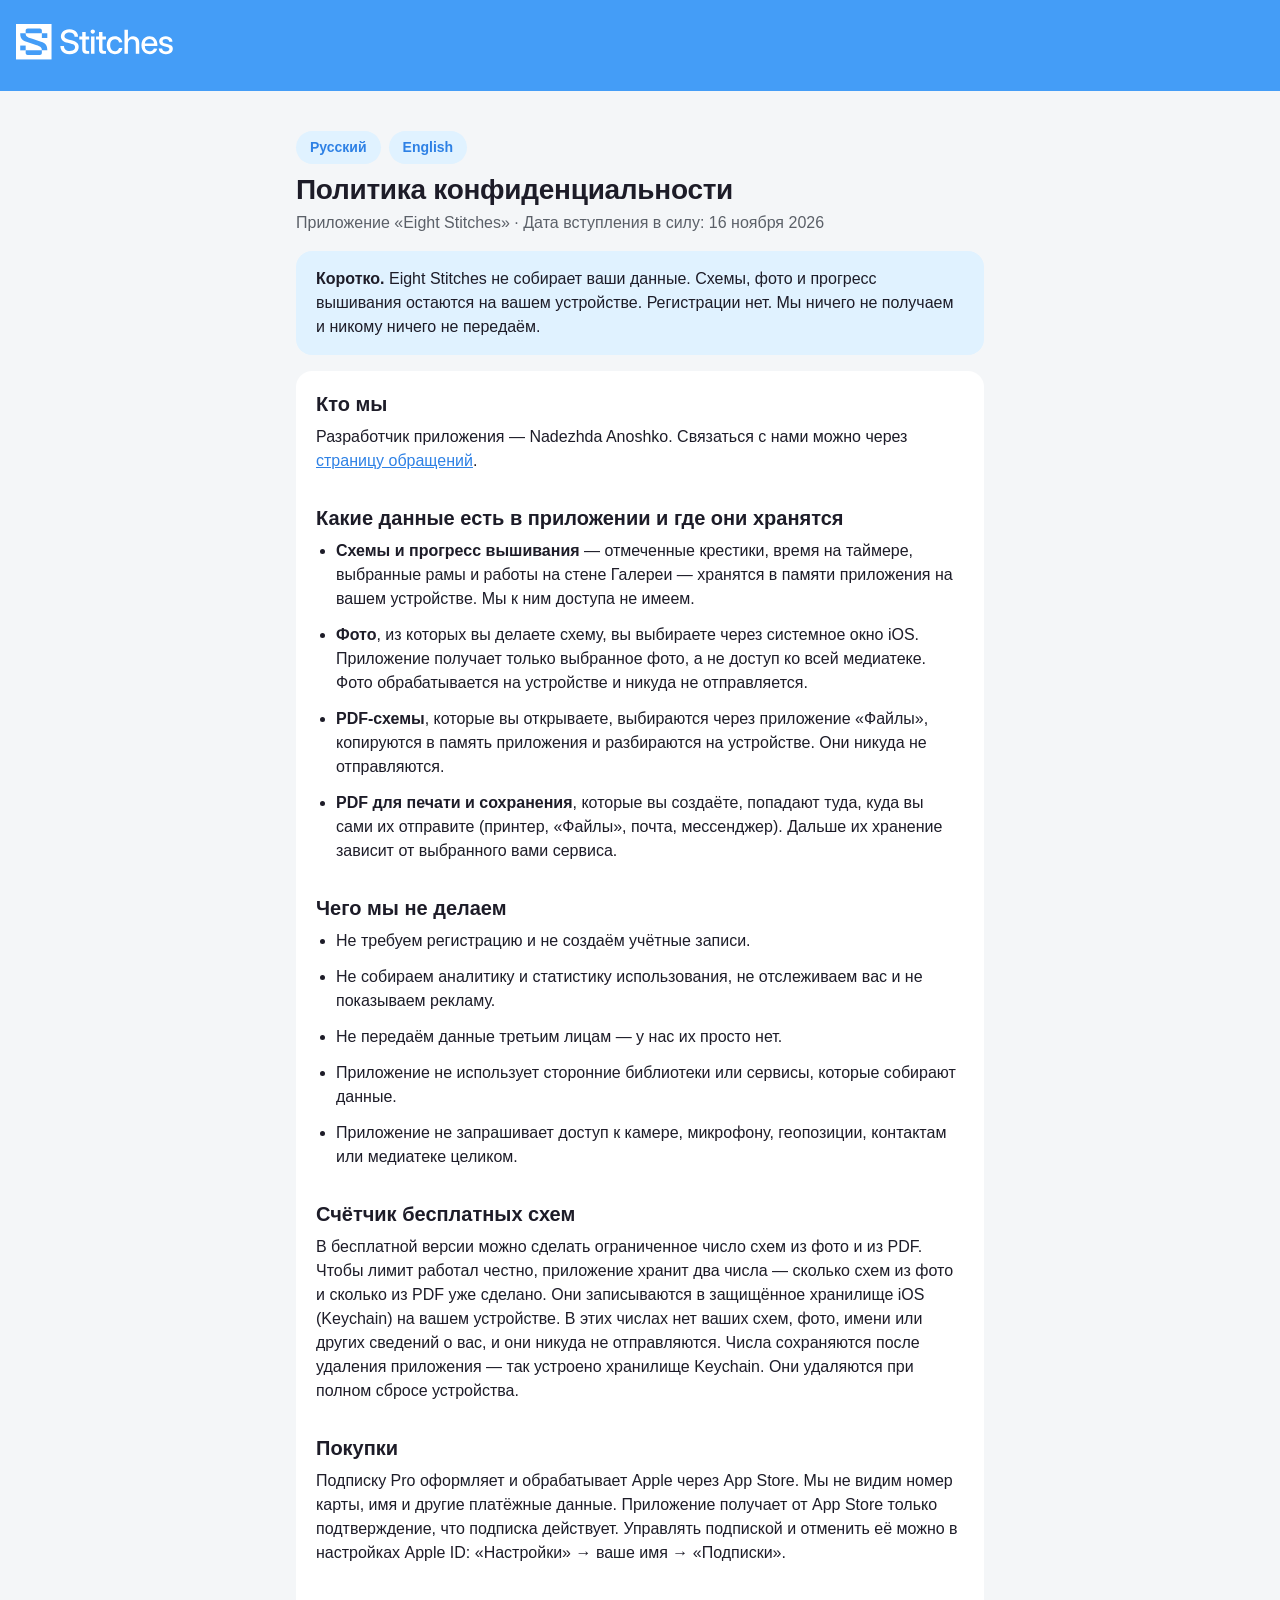
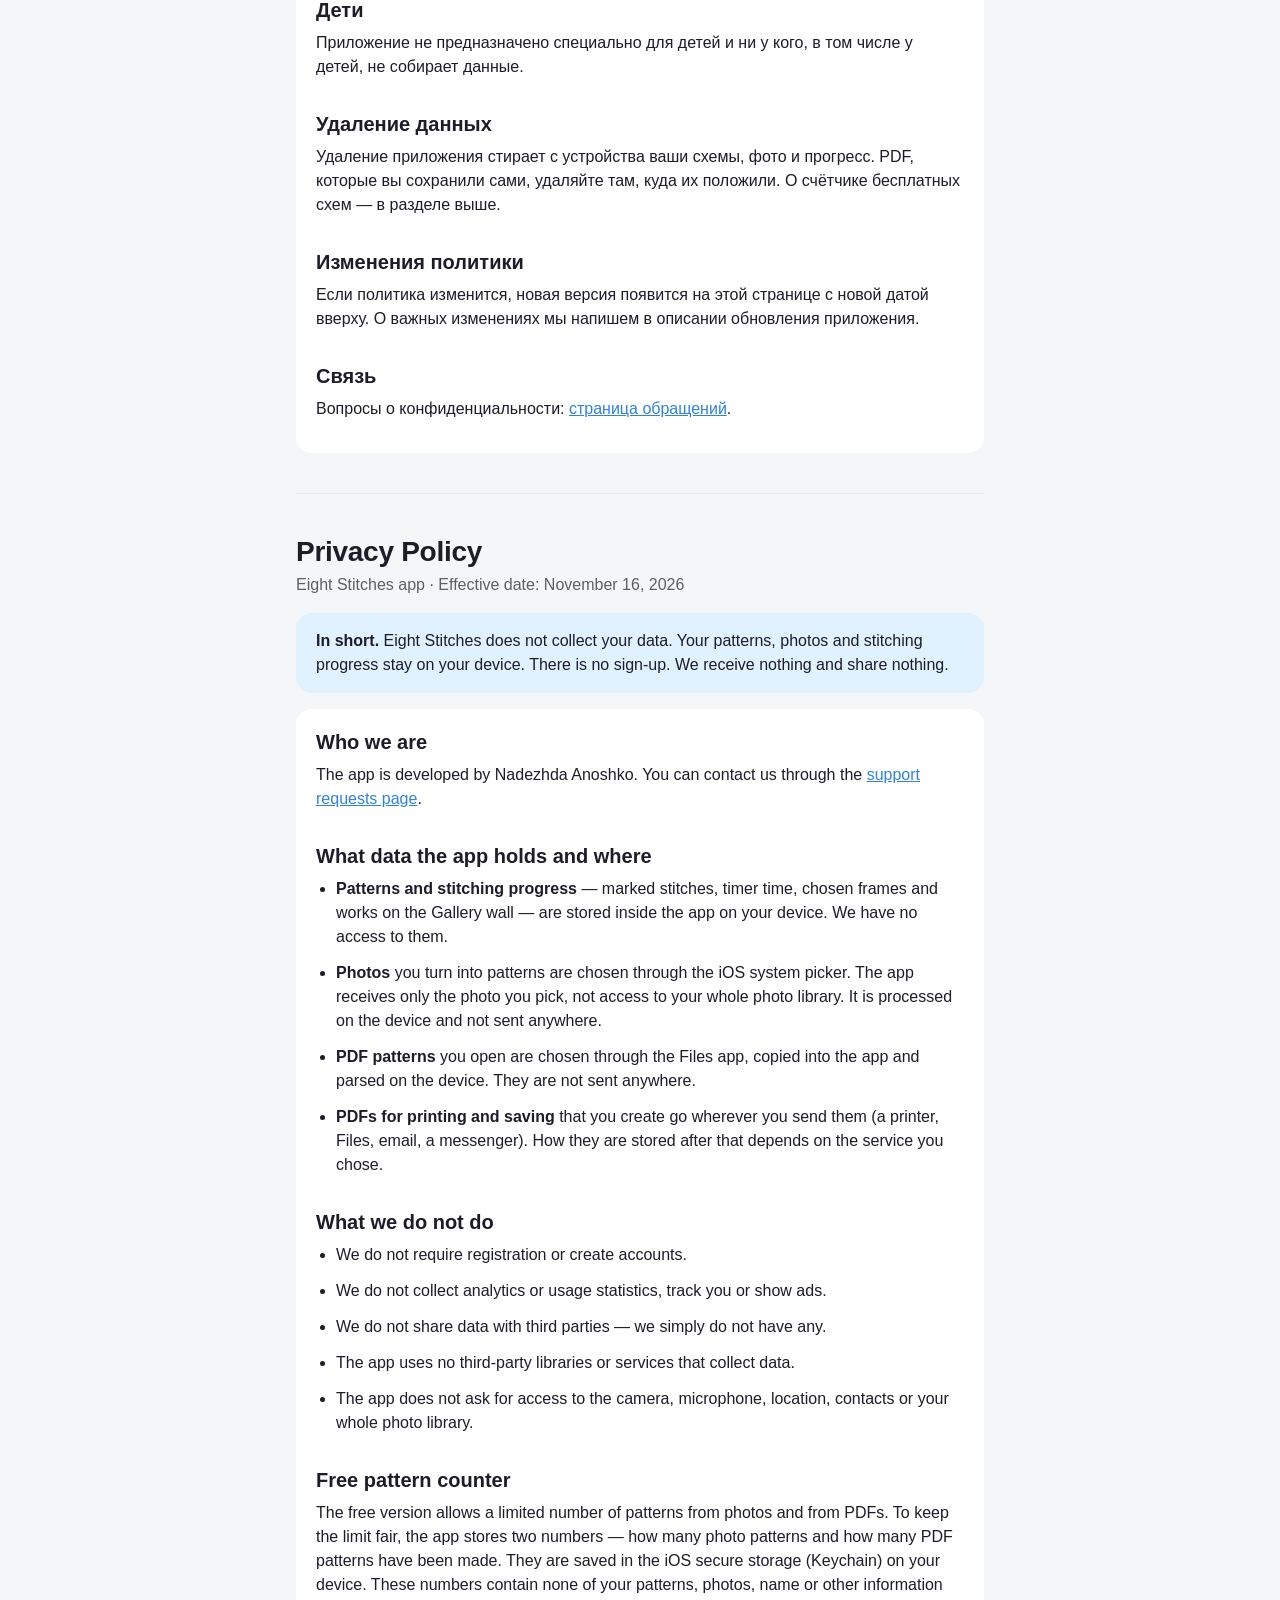
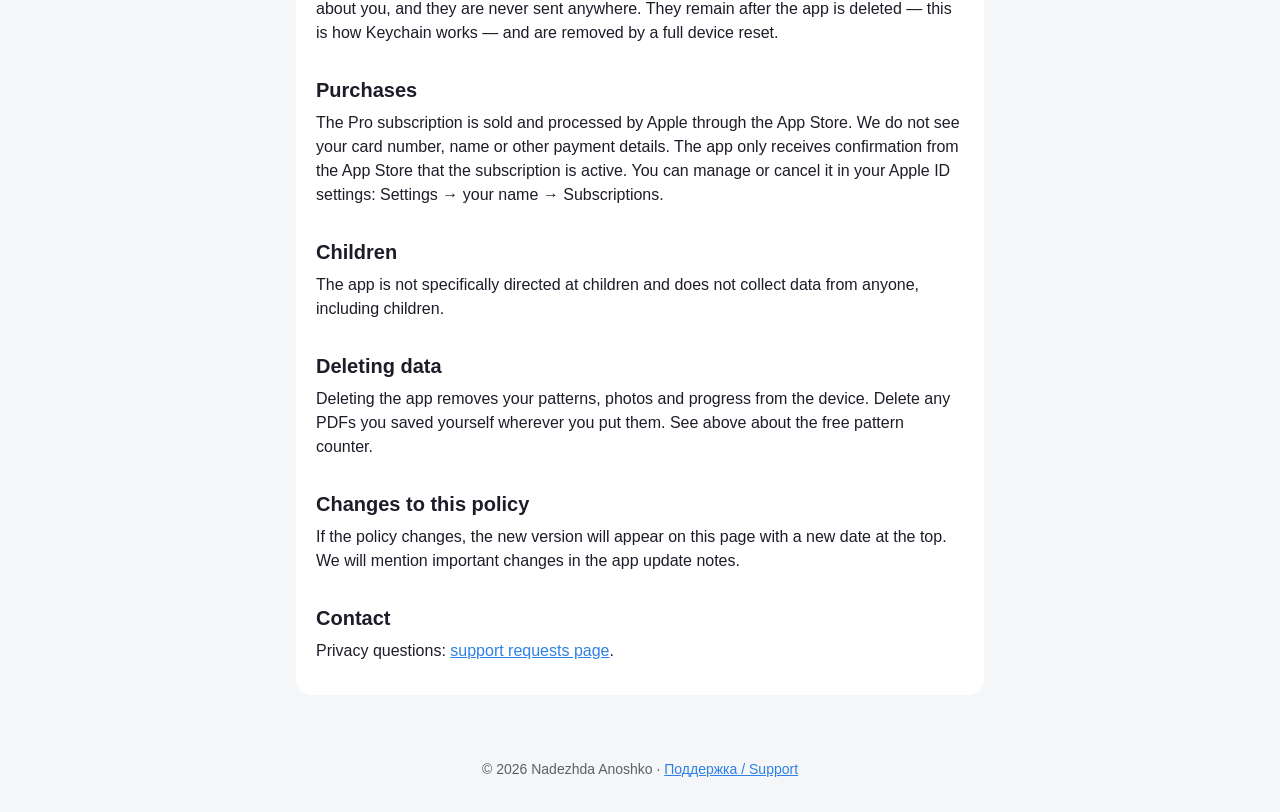
==== privacy/index.html @ f78f287f "Политика конфиденциальности и поддержка Eight Stitches Co-Authored-By: Claude Opus 5.5 <noreply@anth" ====
<!doctype html>
<html lang="ru">
<head>
<meta charset="utf-8">
<meta name="viewport" content="width=device-width, initial-scale=1">
<title>Политика конфиденциальности — Eight Stitches</title>
<meta name="description" content="Политика конфиденциальности приложения Eight Stitches. Privacy Policy of the Eight Stitches app.">
<link rel="stylesheet" href="../style.css">
</head>
<body>
<header class="top"><a href="../"><img src="../logo.svg" alt="Eight Stitches"></a></header>
<main>
<nav class="langs"><a href="#ru" hreflang="ru">Русский</a><a href="#en" hreflang="en">English</a></nav>

<section id="ru" lang="ru">
<h1>Политика конфиденциальности</h1>
<p class="meta">Приложение «Eight Stitches» · Дата вступления в силу: 16 ноября 2026</p>

<div class="lead">
<p><b>Коротко.</b> Eight Stitches не собирает ваши данные. Схемы, фото и прогресс вышивания остаются на вашем устройстве. Регистрации нет. Мы ничего не получаем и никому ничего не передаём.</p>
</div>

<div class="card">
<h2>Кто мы</h2>
<p>Разработчик приложения — Nadezhda Anoshko. Связаться с нами можно через <a href="https://github.com/Ceecheek/eight-stitches/issues">страницу обращений</a>.</p>

<h2>Какие данные есть в приложении и где они хранятся</h2>
<ul>
<li><b>Схемы и прогресс вышивания</b> — отмеченные крестики, время на таймере, выбранные рамы и работы на стене Галереи — хранятся в памяти приложения на вашем устройстве. Мы к ним доступа не имеем.</li>
<li><b>Фото</b>, из которых вы делаете схему, вы выбираете через системное окно iOS. Приложение получает только выбранное фото, а не доступ ко всей медиатеке. Фото обрабатывается на устройстве и никуда не отправляется.</li>
<li><b>PDF-схемы</b>, которые вы открываете, выбираются через приложение «Файлы», копируются в память приложения и разбираются на устройстве. Они никуда не отправляются.</li>
<li><b>PDF для печати и сохранения</b>, которые вы создаёте, попадают туда, куда вы сами их отправите (принтер, «Файлы», почта, мессенджер). Дальше их хранение зависит от выбранного вами сервиса.</li>
</ul>

<h2>Чего мы не делаем</h2>
<ul>
<li>Не требуем регистрацию и не создаём учётные записи.</li>
<li>Не собираем аналитику и статистику использования, не отслеживаем вас и не показываем рекламу.</li>
<li>Не передаём данные третьим лицам — у нас их просто нет.</li>
<li>Приложение не использует сторонние библиотеки или сервисы, которые собирают данные.</li>
<li>Приложение не запрашивает доступ к камере, микрофону, геопозиции, контактам или медиатеке целиком.</li>
</ul>

<h2>Счётчик бесплатных схем</h2>
<p>В бесплатной версии можно сделать ограниченное число схем из фото и из PDF. Чтобы лимит работал честно, приложение хранит два числа — сколько схем из фото и сколько из PDF уже сделано. Они записываются в защищённое хранилище iOS (Keychain) на вашем устройстве. В этих числах нет ваших схем, фото, имени или других сведений о вас, и они никуда не отправляются. Числа сохраняются после удаления приложения — так устроено хранилище Keychain. Они удаляются при полном сбросе устройства.</p>

<h2>Покупки</h2>
<p>Подписку Pro оформляет и обрабатывает Apple через App Store. Мы не видим номер карты, имя и другие платёжные данные. Приложение получает от App Store только подтверждение, что подписка действует. Управлять подпиской и отменить её можно в настройках Apple ID: «Настройки» → ваше имя → «Подписки».</p>

<h2>Дети</h2>
<p>Приложение не предназначено специально для детей и ни у кого, в том числе у детей, не собирает данные.</p>

<h2>Удаление данных</h2>
<p>Удаление приложения стирает с устройства ваши схемы, фото и прогресс. PDF, которые вы сохранили сами, удаляйте там, куда их положили. О счётчике бесплатных схем — в разделе выше.</p>

<h2>Изменения политики</h2>
<p>Если политика изменится, новая версия появится на этой странице с новой датой вверху. О важных изменениях мы напишем в описании обновления приложения.</p>

<h2>Связь</h2>
<p>Вопросы о конфиденциальности: <a href="https://github.com/Ceecheek/eight-stitches/issues">страница обращений</a>.</p>
</div>
</section>

<hr>

<section id="en" lang="en">
<h1>Privacy Policy</h1>
<p class="meta">Eight Stitches app · Effective date: November 16, 2026</p>

<div class="lead">
<p><b>In short.</b> Eight Stitches does not collect your data. Your patterns, photos and stitching progress stay on your device. There is no sign-up. We receive nothing and share nothing.</p>
</div>

<div class="card">
<h2>Who we are</h2>
<p>The app is developed by Nadezhda Anoshko. You can contact us through the <a href="https://github.com/Ceecheek/eight-stitches/issues">support requests page</a>.</p>

<h2>What data the app holds and where</h2>
<ul>
<li><b>Patterns and stitching progress</b> — marked stitches, timer time, chosen frames and works on the Gallery wall — are stored inside the app on your device. We have no access to them.</li>
<li><b>Photos</b> you turn into patterns are chosen through the iOS system picker. The app receives only the photo you pick, not access to your whole photo library. It is processed on the device and not sent anywhere.</li>
<li><b>PDF patterns</b> you open are chosen through the Files app, copied into the app and parsed on the device. They are not sent anywhere.</li>
<li><b>PDFs for printing and saving</b> that you create go wherever you send them (a printer, Files, email, a messenger). How they are stored after that depends on the service you chose.</li>
</ul>

<h2>What we do not do</h2>
<ul>
<li>We do not require registration or create accounts.</li>
<li>We do not collect analytics or usage statistics, track you or show ads.</li>
<li>We do not share data with third parties — we simply do not have any.</li>
<li>The app uses no third-party libraries or services that collect data.</li>
<li>The app does not ask for access to the camera, microphone, location, contacts or your whole photo library.</li>
</ul>

<h2>Free pattern counter</h2>
<p>The free version allows a limited number of patterns from photos and from PDFs. To keep the limit fair, the app stores two numbers — how many photo patterns and how many PDF patterns have been made. They are saved in the iOS secure storage (Keychain) on your device. These numbers contain none of your patterns, photos, name or other information about you, and they are never sent anywhere. They remain after the app is deleted — this is how Keychain works — and are removed by a full device reset.</p>

<h2>Purchases</h2>
<p>The Pro subscription is sold and processed by Apple through the App Store. We do not see your card number, name or other payment details. The app only receives confirmation from the App Store that the subscription is active. You can manage or cancel it in your Apple ID settings: Settings → your name → Subscriptions.</p>

<h2>Children</h2>
<p>The app is not specifically directed at children and does not collect data from anyone, including children.</p>

<h2>Deleting data</h2>
<p>Deleting the app removes your patterns, photos and progress from the device. Delete any PDFs you saved yourself wherever you put them. See above about the free pattern counter.</p>

<h2>Changes to this policy</h2>
<p>If the policy changes, the new version will appear on this page with a new date at the top. We will mention important changes in the app update notes.</p>

<h2>Contact</h2>
<p>Privacy questions: <a href="https://github.com/Ceecheek/eight-stitches/issues">support requests page</a>.</p>
</div>
</section>
</main>
<footer>© 2026 Nadezhda Anoshko · <a href="../support/">Поддержка / Support</a></footer>
</body>
</html>
---- style.css ----
/* Цвета — токены приложения Eight Stitches (Krestik/Design/Tokens.swift). */
:root {
  --bg: #F4F6F8;          /* gray50 */
  --surface: #FFFFFF;
  --line: #E7EBEF;        /* gray100 */
  --text: #1D1C28;        /* gray900 */
  --text-secondary: #5B6068; /* gray500 */
  --brand: #449DF7;       /* blue500 */
  --brand-strong: #2E81E5; /* blue600 */
  --brand-soft: #E0F2FF;  /* blue100 */
  color-scheme: light dark;
}
@media (prefers-color-scheme: dark) {
  :root {
    --bg: #121119;
    --surface: #1D1C28;
    --line: #2C2B38;
    --text: #F4F6F8;
    --text-secondary: #A9AEB5;
    --brand-strong: #7AB6FF;
    --brand-soft: #16263A;
  }
}

* { box-sizing: border-box; }
html { -webkit-text-size-adjust: 100%; }
body {
  margin: 0;
  background: var(--bg);
  color: var(--text);
  font: 16px/1.5 -apple-system, BlinkMacSystemFont, "SF Pro Text", "Inter", "Segoe UI", Roboto, sans-serif;
}

.top {
  background: var(--brand);
  padding: 24px 16px;
}
.top a { display: inline-block; }
.top img { display: block; height: 36px; width: auto; }

main {
  max-width: 720px;
  margin: 0 auto;
  padding: 24px 16px 48px;
}

h1 { font-size: 28px; line-height: 1.25; margin: 8px 0 4px; letter-spacing: -0.01em; }
h2 { font-size: 20px; line-height: 1.3; margin: 32px 0 8px; }
p, li { margin: 0 0 12px; }
ul { padding-left: 20px; margin: 0 0 12px; }
a { color: var(--brand-strong); }

.meta { color: var(--text-secondary); margin-bottom: 16px; }

.langs { display: flex; gap: 8px; margin: 16px 0 8px; }
.langs a {
  text-decoration: none;
  padding: 6px 14px;
  border-radius: 999px;
  background: var(--brand-soft);
  color: var(--brand-strong);
  font-weight: 600;
  font-size: 14px;
}

.card {
  background: var(--surface);
  border-radius: 16px;
  padding: 20px;
  margin: 16px 0;
}
.card h2:first-child { margin-top: 0; }

.lead {
  background: var(--brand-soft);
  border-radius: 16px;
  padding: 16px 20px;
  margin: 16px 0;
}
.lead p:last-child { margin-bottom: 0; }

.links { list-style: none; padding: 0; }
.links li { margin: 0 0 8px; }
.links a {
  display: block;
  background: var(--surface);
  border-radius: 16px;
  padding: 16px 20px;
  text-decoration: none;
  color: var(--text);
  font-weight: 600;
}
.links a span { display: block; font-weight: 400; color: var(--text-secondary); font-size: 14px; }

hr { border: 0; border-top: 1px solid var(--line); margin: 40px 0; }

footer { color: var(--text-secondary); font-size: 14px; text-align: center; padding: 0 16px 32px; }
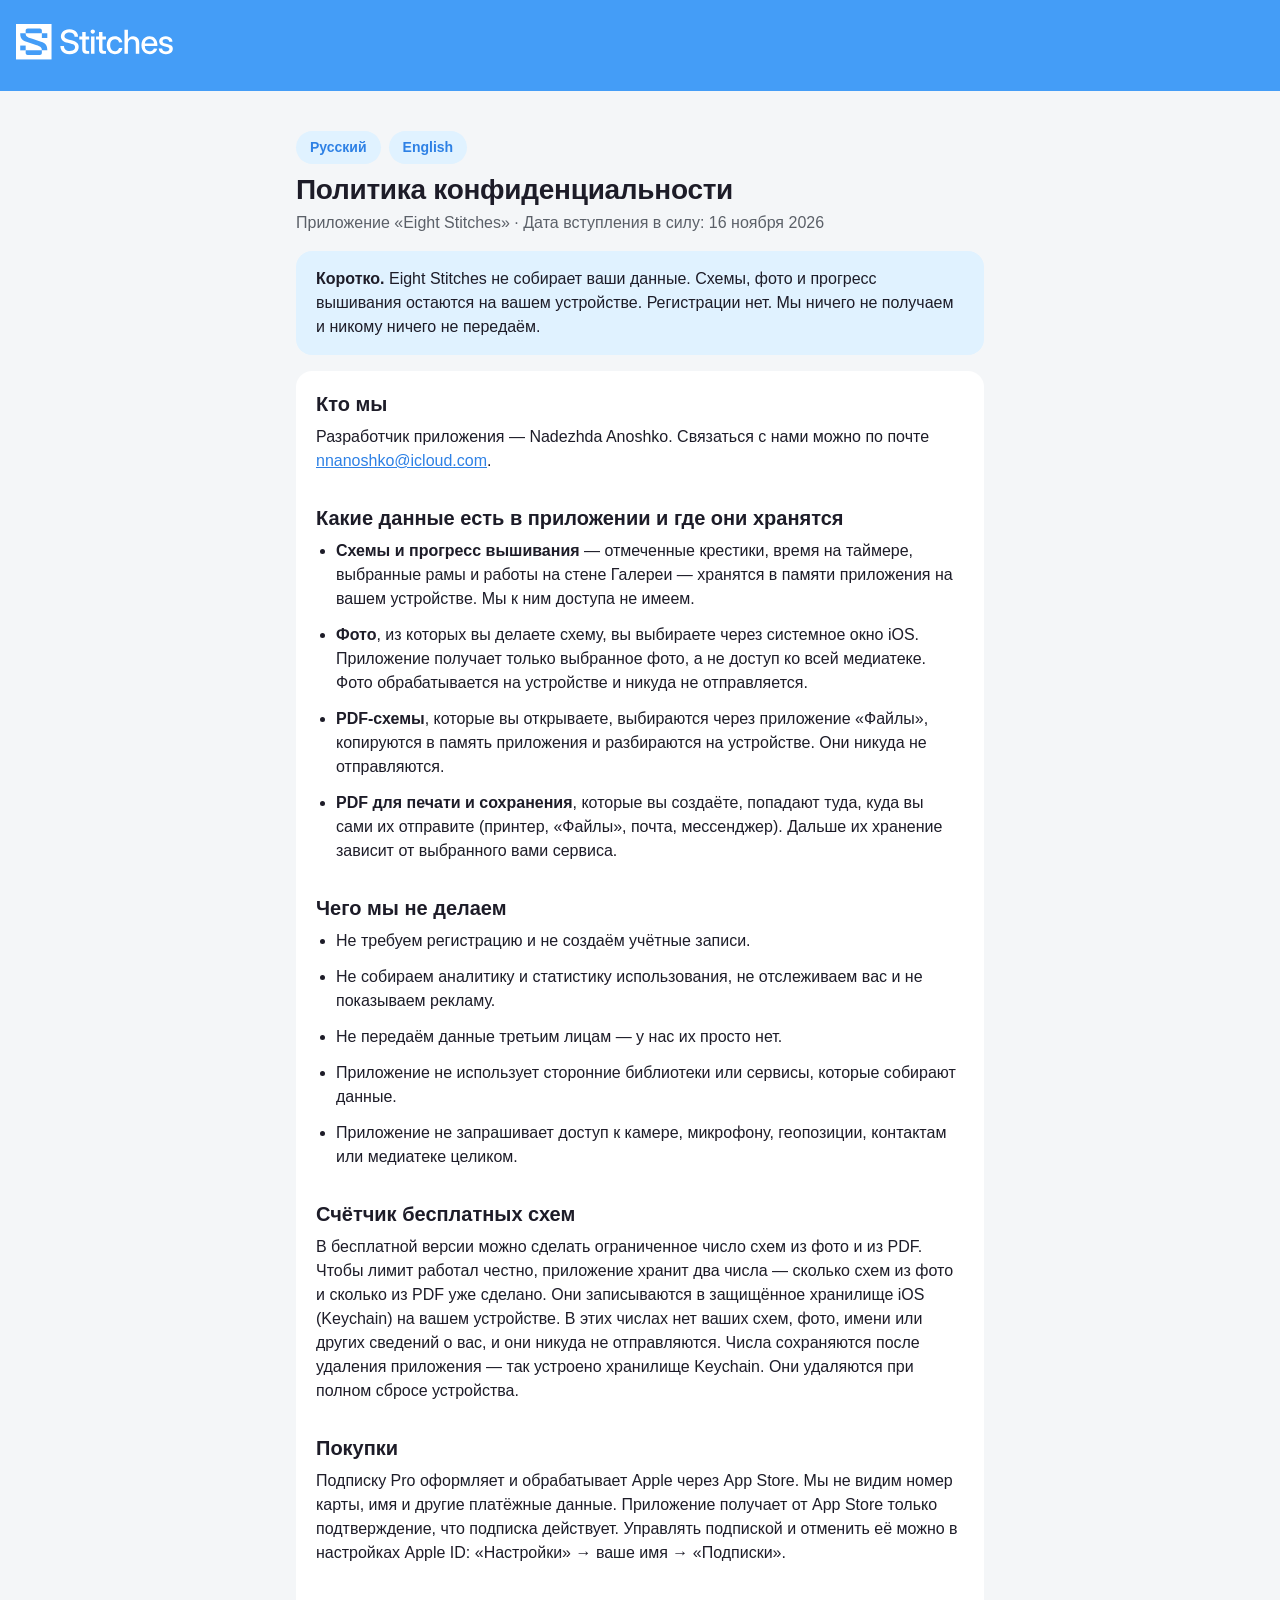
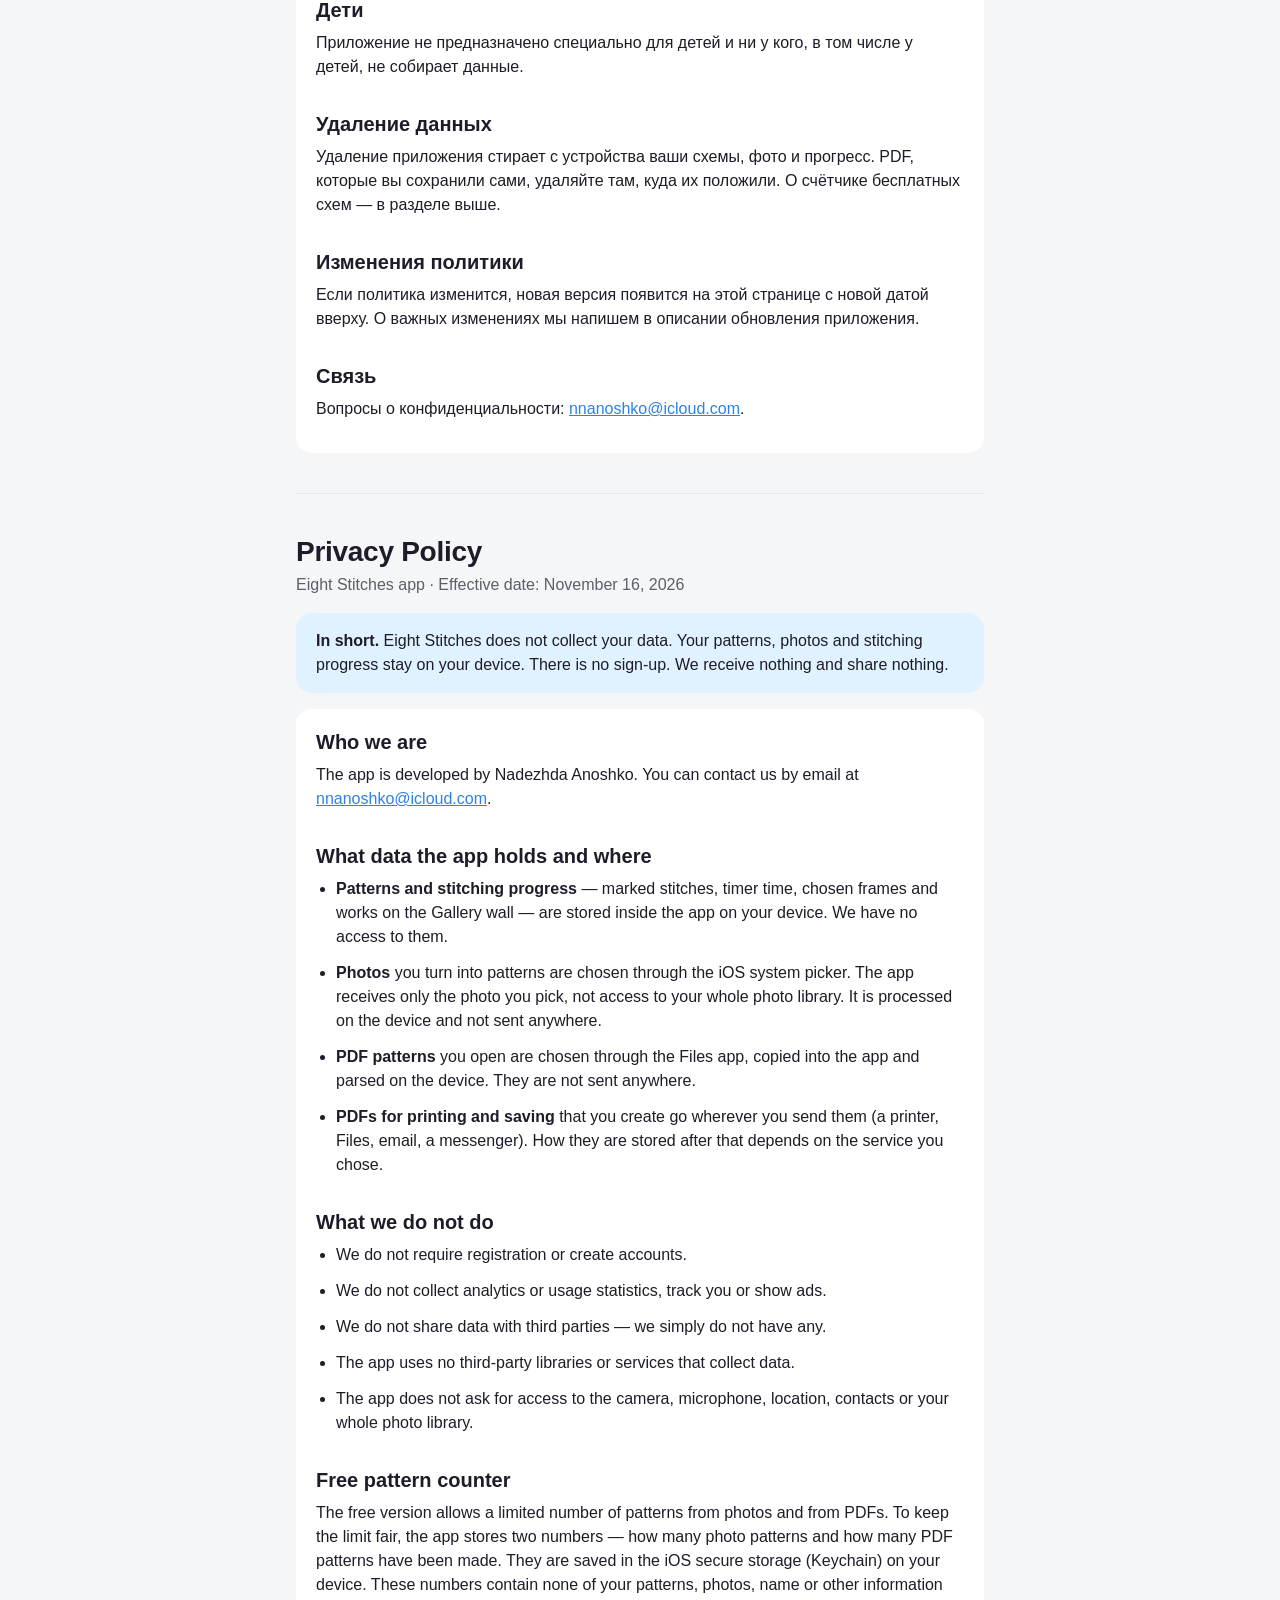
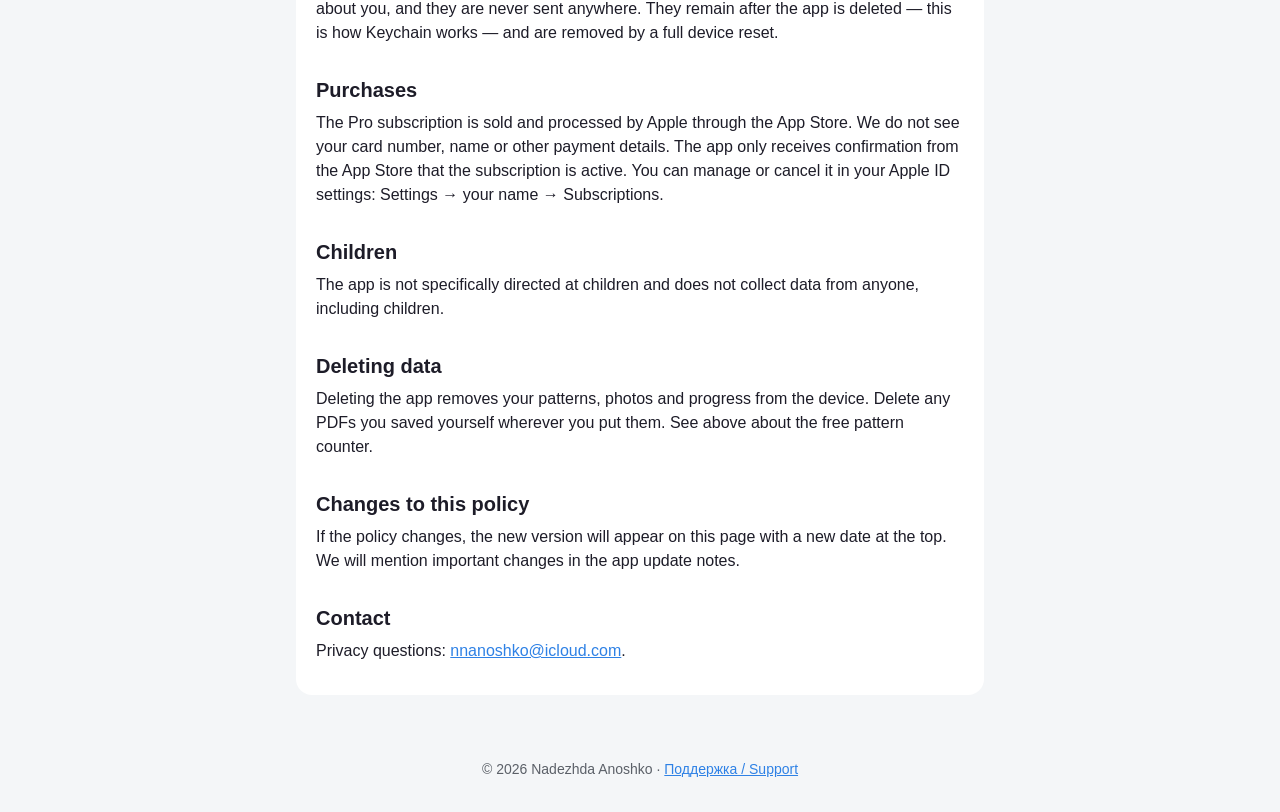
==== commit f58f2da0: "Поддержка и политика: связь по почте nnanoshko@icloud.com вместо страницы обращений GitHub Co-Author" ====
--- a/privacy/index.html
+++ b/privacy/index.html
@@ -22,7 +22,7 @@
 
 <div class="card">
 <h2>Кто мы</h2>
-<p>Разработчик приложения — Nadezhda Anoshko. Связаться с нами можно через <a href="https://github.com/Ceecheek/eight-stitches/issues">страницу обращений</a>.</p>
+<p>Разработчик приложения — Nadezhda Anoshko. Связаться с нами можно по почте <a href="mailto:nnanoshko@icloud.com">nnanoshko@icloud.com</a>.</p>
 
 <h2>Какие данные есть в приложении и где они хранятся</h2>
 <ul>
@@ -57,7 +57,7 @@
 <p>Если политика изменится, новая версия появится на этой странице с новой датой вверху. О важных изменениях мы напишем в описании обновления приложения.</p>
 
 <h2>Связь</h2>
-<p>Вопросы о конфиденциальности: <a href="https://github.com/Ceecheek/eight-stitches/issues">страница обращений</a>.</p>
+<p>Вопросы о конфиденциальности: <a href="mailto:nnanoshko@icloud.com">nnanoshko@icloud.com</a>.</p>
 </div>
 </section>
 
@@ -73,7 +73,7 @@
 
 <div class="card">
 <h2>Who we are</h2>
-<p>The app is developed by Nadezhda Anoshko. You can contact us through the <a href="https://github.com/Ceecheek/eight-stitches/issues">support requests page</a>.</p>
+<p>The app is developed by Nadezhda Anoshko. You can contact us by email at <a href="mailto:nnanoshko@icloud.com">nnanoshko@icloud.com</a>.</p>
 
 <h2>What data the app holds and where</h2>
 <ul>
@@ -108,7 +108,7 @@
 <p>If the policy changes, the new version will appear on this page with a new date at the top. We will mention important changes in the app update notes.</p>
 
 <h2>Contact</h2>
-<p>Privacy questions: <a href="https://github.com/Ceecheek/eight-stitches/issues">support requests page</a>.</p>
+<p>Privacy questions: <a href="mailto:nnanoshko@icloud.com">nnanoshko@icloud.com</a>.</p>
 </div>
 </section>
 </main>
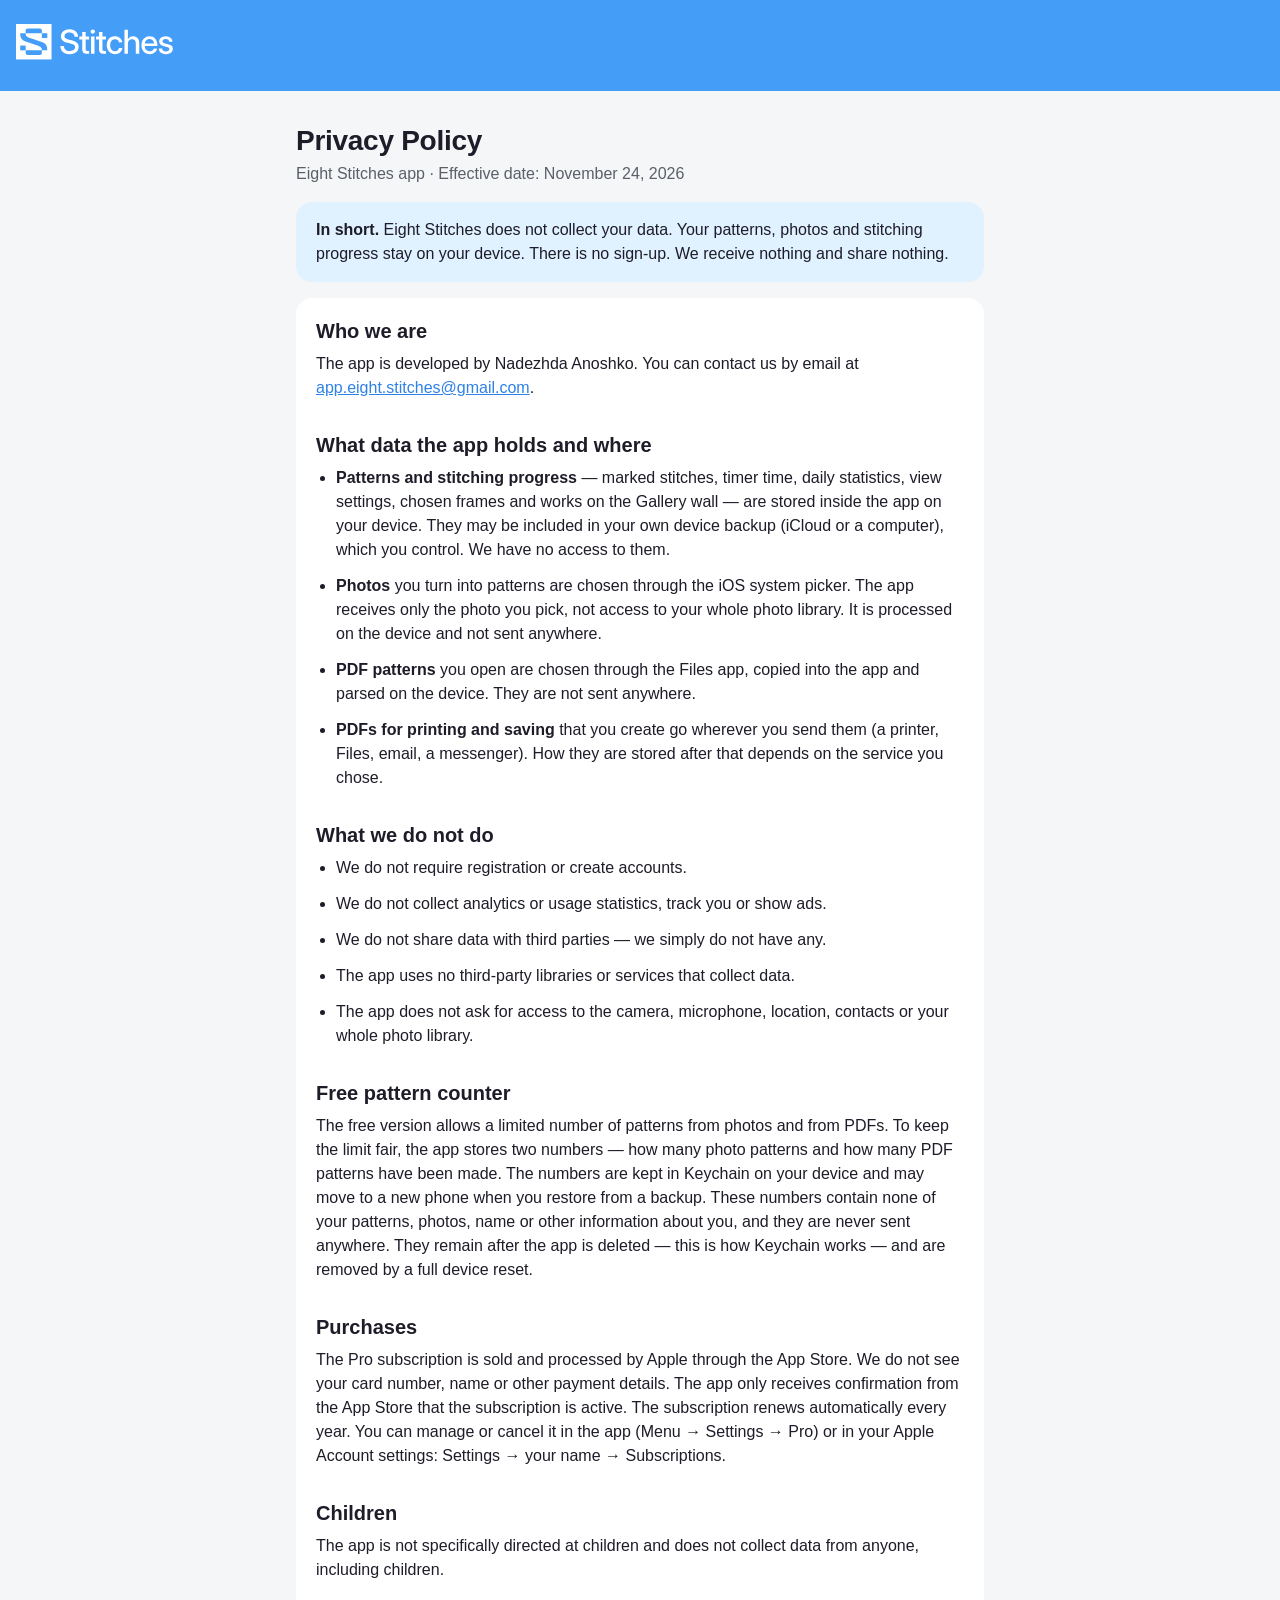
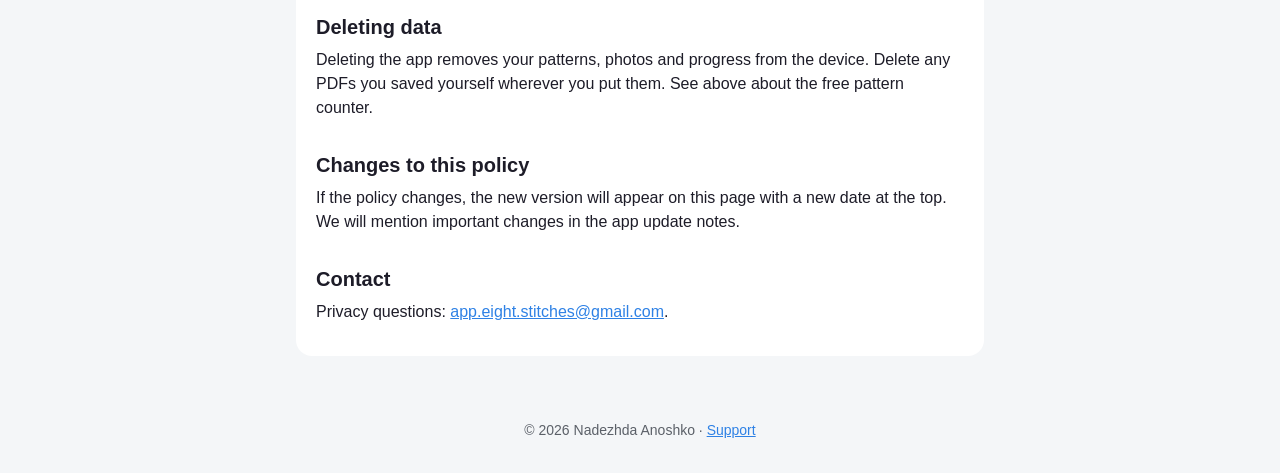
==== commit 73d6cb53: "English only; new contact email; 3 free patterns; policy updated for version 1.5 Co-Authored-By: Cla" ====
--- a/privacy/index.html
+++ b/privacy/index.html
@@ -1,71 +1,18 @@
 <!doctype html>
-<html lang="ru">
+<html lang="en">
 <head>
 <meta charset="utf-8">
 <meta name="viewport" content="width=device-width, initial-scale=1">
-<title>Политика конфиденциальности — Eight Stitches</title>
-<meta name="description" content="Политика конфиденциальности приложения Eight Stitches. Privacy Policy of the Eight Stitches app.">
+<title>Privacy Policy — Eight Stitches</title>
+<meta name="description" content="Privacy Policy of the Eight Stitches app.">
 <link rel="stylesheet" href="../style.css">
 </head>
 <body>
 <header class="top"><a href="../"><img src="../logo.svg" alt="Eight Stitches"></a></header>
 <main>
-<nav class="langs"><a href="#ru" hreflang="ru">Русский</a><a href="#en" hreflang="en">English</a></nav>
-
-<section id="ru" lang="ru">
-<h1>Политика конфиденциальности</h1>
-<p class="meta">Приложение «Eight Stitches» · Дата вступления в силу: 16 ноября 2026</p>
-
-<div class="lead">
-<p><b>Коротко.</b> Eight Stitches не собирает ваши данные. Схемы, фото и прогресс вышивания остаются на вашем устройстве. Регистрации нет. Мы ничего не получаем и никому ничего не передаём.</p>
-</div>
-
-<div class="card">
-<h2>Кто мы</h2>
-<p>Разработчик приложения — Nadezhda Anoshko. Связаться с нами можно по почте <a href="mailto:nnanoshko@icloud.com">nnanoshko@icloud.com</a>.</p>
-
-<h2>Какие данные есть в приложении и где они хранятся</h2>
-<ul>
-<li><b>Схемы и прогресс вышивания</b> — отмеченные крестики, время на таймере, выбранные рамы и работы на стене Галереи — хранятся в памяти приложения на вашем устройстве. Мы к ним доступа не имеем.</li>
-<li><b>Фото</b>, из которых вы делаете схему, вы выбираете через системное окно iOS. Приложение получает только выбранное фото, а не доступ ко всей медиатеке. Фото обрабатывается на устройстве и никуда не отправляется.</li>
-<li><b>PDF-схемы</b>, которые вы открываете, выбираются через приложение «Файлы», копируются в память приложения и разбираются на устройстве. Они никуда не отправляются.</li>
-<li><b>PDF для печати и сохранения</b>, которые вы создаёте, попадают туда, куда вы сами их отправите (принтер, «Файлы», почта, мессенджер). Дальше их хранение зависит от выбранного вами сервиса.</li>
-</ul>
-
-<h2>Чего мы не делаем</h2>
-<ul>
-<li>Не требуем регистрацию и не создаём учётные записи.</li>
-<li>Не собираем аналитику и статистику использования, не отслеживаем вас и не показываем рекламу.</li>
-<li>Не передаём данные третьим лицам — у нас их просто нет.</li>
-<li>Приложение не использует сторонние библиотеки или сервисы, которые собирают данные.</li>
-<li>Приложение не запрашивает доступ к камере, микрофону, геопозиции, контактам или медиатеке целиком.</li>
-</ul>
-
-<h2>Счётчик бесплатных схем</h2>
-<p>В бесплатной версии можно сделать ограниченное число схем из фото и из PDF. Чтобы лимит работал честно, приложение хранит два числа — сколько схем из фото и сколько из PDF уже сделано. Они записываются в защищённое хранилище iOS (Keychain) на вашем устройстве. В этих числах нет ваших схем, фото, имени или других сведений о вас, и они никуда не отправляются. Числа сохраняются после удаления приложения — так устроено хранилище Keychain. Они удаляются при полном сбросе устройства.</p>
-
-<h2>Покупки</h2>
-<p>Подписку Pro оформляет и обрабатывает Apple через App Store. Мы не видим номер карты, имя и другие платёжные данные. Приложение получает от App Store только подтверждение, что подписка действует. Управлять подпиской и отменить её можно в настройках Apple ID: «Настройки» → ваше имя → «Подписки».</p>
-
-<h2>Дети</h2>
-<p>Приложение не предназначено специально для детей и ни у кого, в том числе у детей, не собирает данные.</p>
-
-<h2>Удаление данных</h2>
-<p>Удаление приложения стирает с устройства ваши схемы, фото и прогресс. PDF, которые вы сохранили сами, удаляйте там, куда их положили. О счётчике бесплатных схем — в разделе выше.</p>
-
-<h2>Изменения политики</h2>
-<p>Если политика изменится, новая версия появится на этой странице с новой датой вверху. О важных изменениях мы напишем в описании обновления приложения.</p>
-
-<h2>Связь</h2>
-<p>Вопросы о конфиденциальности: <a href="mailto:nnanoshko@icloud.com">nnanoshko@icloud.com</a>.</p>
-</div>
-</section>
-
-<hr>
-
 <section id="en" lang="en">
 <h1>Privacy Policy</h1>
-<p class="meta">Eight Stitches app · Effective date: November 16, 2026</p>
+<p class="meta">Eight Stitches app · Effective date: November 24, 2026</p>
 
 <div class="lead">
 <p><b>In short.</b> Eight Stitches does not collect your data. Your patterns, photos and stitching progress stay on your device. There is no sign-up. We receive nothing and share nothing.</p>
@@ -73,11 +20,11 @@
 
 <div class="card">
 <h2>Who we are</h2>
-<p>The app is developed by Nadezhda Anoshko. You can contact us by email at <a href="mailto:nnanoshko@icloud.com">nnanoshko@icloud.com</a>.</p>
+<p>The app is developed by Nadezhda Anoshko. You can contact us by email at <a href="mailto:app.eight.stitches@gmail.com">app.eight.stitches@gmail.com</a>.</p>
 
 <h2>What data the app holds and where</h2>
 <ul>
-<li><b>Patterns and stitching progress</b> — marked stitches, timer time, chosen frames and works on the Gallery wall — are stored inside the app on your device. We have no access to them.</li>
+<li><b>Patterns and stitching progress</b> — marked stitches, timer time, daily statistics, view settings, chosen frames and works on the Gallery wall — are stored inside the app on your device. They may be included in your own device backup (iCloud or a computer), which you control. We have no access to them.</li>
 <li><b>Photos</b> you turn into patterns are chosen through the iOS system picker. The app receives only the photo you pick, not access to your whole photo library. It is processed on the device and not sent anywhere.</li>
 <li><b>PDF patterns</b> you open are chosen through the Files app, copied into the app and parsed on the device. They are not sent anywhere.</li>
 <li><b>PDFs for printing and saving</b> that you create go wherever you send them (a printer, Files, email, a messenger). How they are stored after that depends on the service you chose.</li>
@@ -93,10 +40,10 @@
 </ul>
 
 <h2>Free pattern counter</h2>
-<p>The free version allows a limited number of patterns from photos and from PDFs. To keep the limit fair, the app stores two numbers — how many photo patterns and how many PDF patterns have been made. They are saved in the iOS secure storage (Keychain) on your device. These numbers contain none of your patterns, photos, name or other information about you, and they are never sent anywhere. They remain after the app is deleted — this is how Keychain works — and are removed by a full device reset.</p>
+<p>The free version allows a limited number of patterns from photos and from PDFs. To keep the limit fair, the app stores two numbers — how many photo patterns and how many PDF patterns have been made. The numbers are kept in Keychain on your device and may move to a new phone when you restore from a backup. These numbers contain none of your patterns, photos, name or other information about you, and they are never sent anywhere. They remain after the app is deleted — this is how Keychain works — and are removed by a full device reset.</p>
 
 <h2>Purchases</h2>
-<p>The Pro subscription is sold and processed by Apple through the App Store. We do not see your card number, name or other payment details. The app only receives confirmation from the App Store that the subscription is active. You can manage or cancel it in your Apple ID settings: Settings → your name → Subscriptions.</p>
+<p>The Pro subscription is sold and processed by Apple through the App Store. We do not see your card number, name or other payment details. The app only receives confirmation from the App Store that the subscription is active. The subscription renews automatically every year. You can manage or cancel it in the app (Menu → Settings → Pro) or in your Apple Account settings: Settings → your name → Subscriptions.</p>
 
 <h2>Children</h2>
 <p>The app is not specifically directed at children and does not collect data from anyone, including children.</p>
@@ -108,10 +55,10 @@
 <p>If the policy changes, the new version will appear on this page with a new date at the top. We will mention important changes in the app update notes.</p>
 
 <h2>Contact</h2>
-<p>Privacy questions: <a href="mailto:nnanoshko@icloud.com">nnanoshko@icloud.com</a>.</p>
+<p>Privacy questions: <a href="mailto:app.eight.stitches@gmail.com">app.eight.stitches@gmail.com</a>.</p>
 </div>
 </section>
 </main>
-<footer>© 2026 Nadezhda Anoshko · <a href="../support/">Поддержка / Support</a></footer>
+<footer>© 2026 Nadezhda Anoshko · <a href="../support/">Support</a></footer>
 </body>
 </html>
